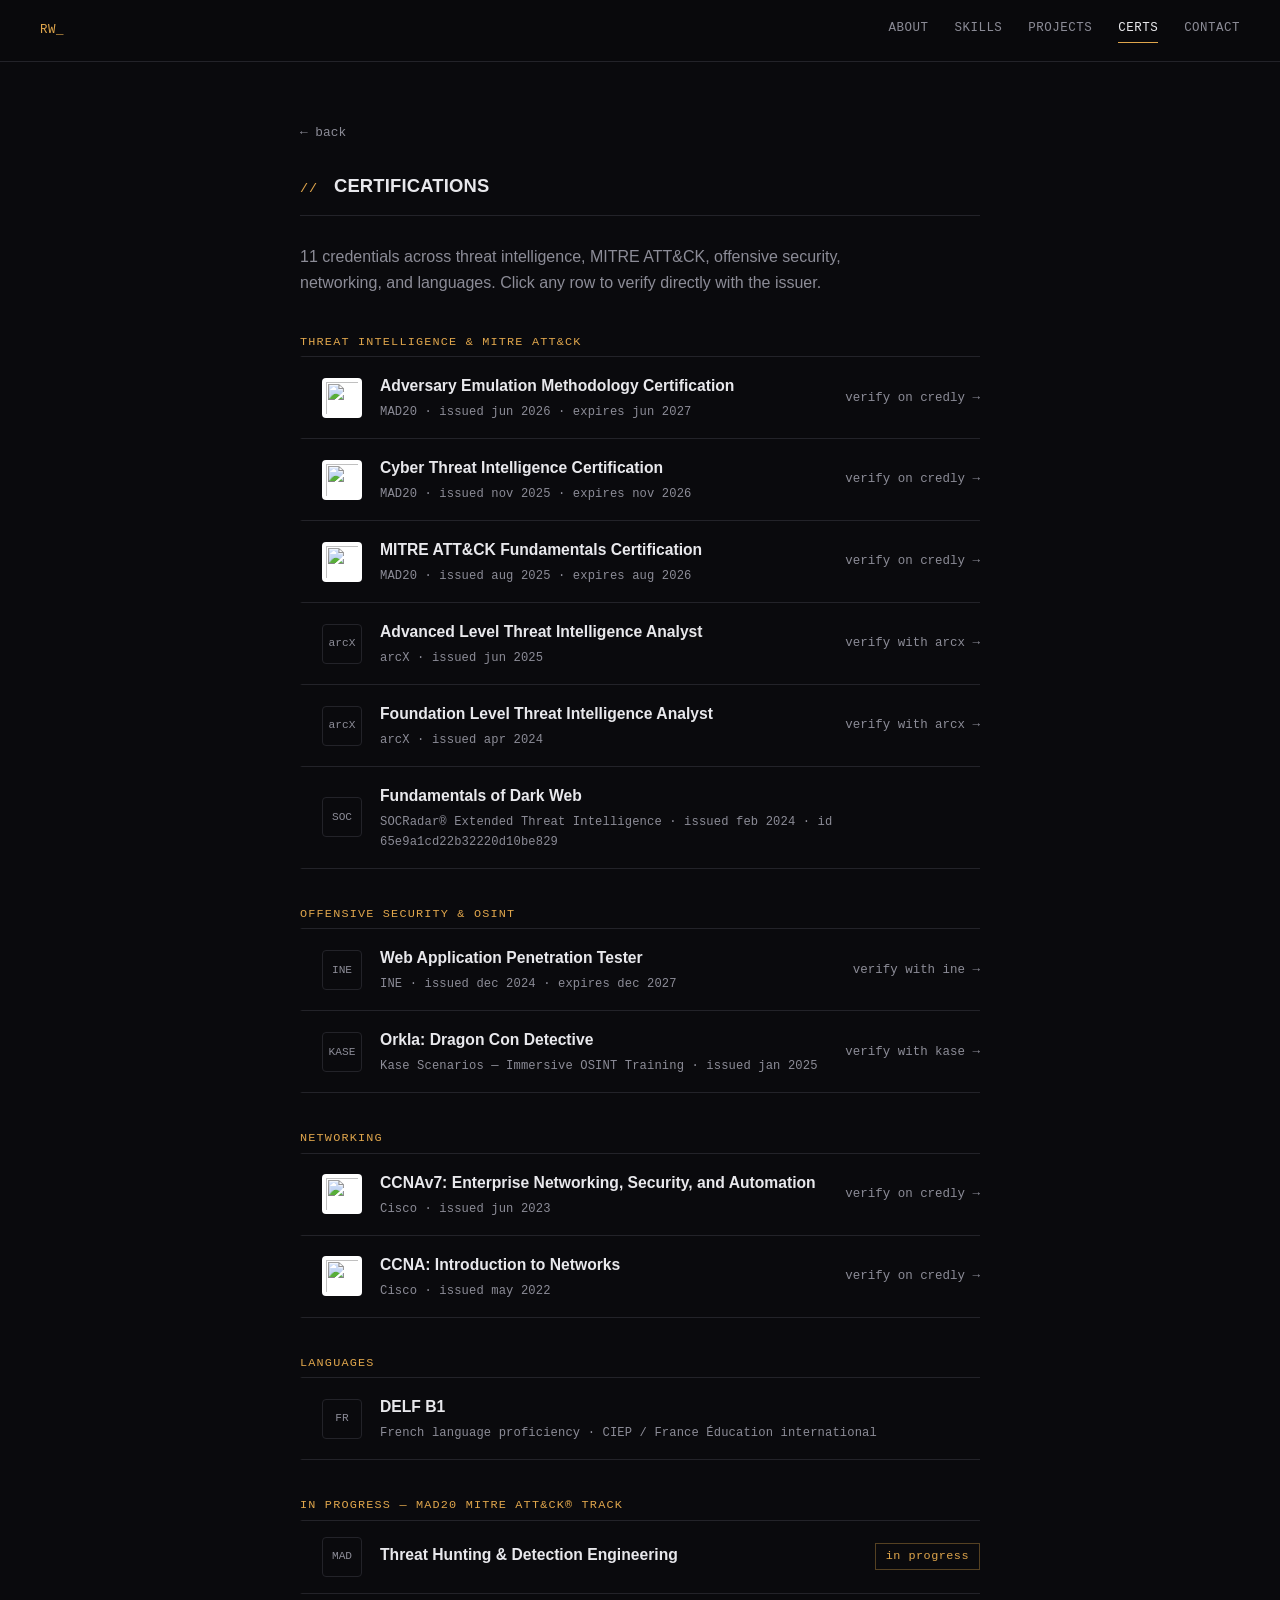
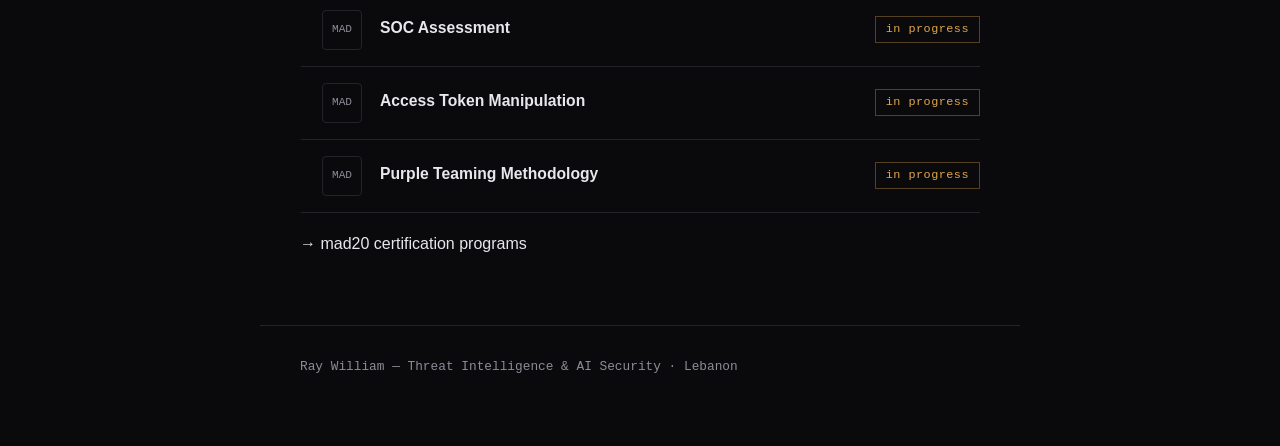
==== certifications.html @ 80367de1 "Rebuild portfolio: editorial intel-briefing design, real cert/project data Replace the bare single-p" ====
<!DOCTYPE html>
<html lang="en">
<head>
  <meta charset="UTF-8" />
  <meta name="viewport" content="width=device-width, initial-scale=1.0" />
  <meta name="description" content="Ray William — certifications across threat intelligence, MITRE ATT&CK, offensive security, networking and languages, with links to official verification pages." />
  <title>Certifications | Ray William</title>
  <link rel="stylesheet" href="style.css" />
</head>
<body>
  <nav>
    <span class="nav-mark">RW_</span>
    <div class="nav-links">
      <a href="index.html#about">About</a>
      <a href="index.html#skills">Skills</a>
      <a href="index.html#projects">Projects</a>
      <a href="certifications.html" class="active">Certs</a>
      <a href="index.html#contact">Contact</a>
    </div>
  </nav>

  <section style="padding-top: 56px;">
    <a class="back-link" href="index.html">← back</a>
    <div class="section-head"><span class="index">//</span><h2>Certifications</h2></div>
    <p class="page-intro">
      11 credentials across threat intelligence, MITRE ATT&amp;CK, offensive security,
      networking, and languages. Click any row to verify directly with the issuer.
    </p>

    <p class="group-label">Threat intelligence &amp; MITRE ATT&CK</p>
    <div>
      <a class="cert-row" href="https://www.credly.com/badges/28f335ff-665d-46c4-963c-ca63685b2afe" target="_blank" rel="noopener">
        <img src="https://images.credly.com/images/a8bd4ab4-4c43-485f-93ae-eebd930e0549/image.png" alt="" loading="lazy" />
        <div>
          <h3>Adversary Emulation Methodology Certification</h3>
          <p class="meta">MAD20 · issued jun 2026 · expires jun 2027</p>
        </div>
        <span class="go">verify on credly →</span>
      </a>
      <a class="cert-row" href="https://www.credly.com/badges/4e22af28-9e6b-4288-989c-80ee9aafef1d" target="_blank" rel="noopener">
        <img src="https://images.credly.com/images/b0d13dce-7e1f-45e7-9cef-aca34d3b1ba3/image.png" alt="" loading="lazy" />
        <div>
          <h3>Cyber Threat Intelligence Certification</h3>
          <p class="meta">MAD20 · issued nov 2025 · expires nov 2026</p>
        </div>
        <span class="go">verify on credly →</span>
      </a>
      <a class="cert-row" href="https://www.credly.com/badges/c4bc6db4-89b9-4f1c-af91-e589515ea360" target="_blank" rel="noopener">
        <img src="https://images.credly.com/images/24a1b9cf-c595-4f5e-b552-b5a23345db61/image.png" alt="" loading="lazy" />
        <div>
          <h3>MITRE ATT&amp;CK Fundamentals Certification</h3>
          <p class="meta">MAD20 · issued aug 2025 · expires aug 2026</p>
        </div>
        <span class="go">verify on credly →</span>
      </a>
      <a class="cert-row" href="https://arcx.io/verify-certificate?id=78993ed54d2e4f0ee8636f4d0aed8a78710ee873&k=53850b19b9524aeaae3a59bb9dd5aadc" target="_blank" rel="noopener">
        <span class="ph">arcX</span>
        <div>
          <h3>Advanced Level Threat Intelligence Analyst</h3>
          <p class="meta">arcX · issued jun 2025</p>
        </div>
        <span class="go">verify with arcx →</span>
      </a>
      <a class="cert-row" href="https://arcx.io/verify-certificate?id=d061eab5bf23fe2e12b9e4cc01437bcaa85b90d7&k=8e9e24de75c54d699bfd3c352ee8bf59" target="_blank" rel="noopener">
        <span class="ph">arcX</span>
        <div>
          <h3>Foundation Level Threat Intelligence Analyst</h3>
          <p class="meta">arcX · issued apr 2024</p>
        </div>
        <span class="go">verify with arcx →</span>
      </a>
      <div class="cert-row">
        <span class="ph">SOC</span>
        <div>
          <h3>Fundamentals of Dark Web</h3>
          <p class="meta">SOCRadar® Extended Threat Intelligence · issued feb 2024 · id 65e9a1cd22b32220d10be829</p>
        </div>
        <span class="go"></span>
      </div>
    </div>

    <p class="group-label">Offensive security &amp; OSINT</p>
    <div>
      <a class="cert-row" href="https://certs.ine.com/037b32bf-0d2d-4229-98a4-76f9783c34f6#acc.k2TeVM6w" target="_blank" rel="noopener">
        <span class="ph">INE</span>
        <div>
          <h3>Web Application Penetration Tester</h3>
          <p class="meta">INE · issued dec 2024 · expires dec 2027</p>
        </div>
        <span class="go">verify with ine →</span>
      </a>
      <a class="cert-row" href="https://courses.kasescenarios.com/certificates/crpwlhxgmr" target="_blank" rel="noopener">
        <span class="ph">KASE</span>
        <div>
          <h3>Orkla: Dragon Con Detective</h3>
          <p class="meta">Kase Scenarios — Immersive OSINT Training · issued jan 2025</p>
        </div>
        <span class="go">verify with kase →</span>
      </a>
    </div>

    <p class="group-label">Networking</p>
    <div>
      <a class="cert-row" href="https://www.credly.com/badges/c29cc87a-96a6-4b42-bf74-ec43f5cd6395" target="_blank" rel="noopener">
        <img src="https://images.credly.com/images/0a6d331e-8abf-4272-a949-33f754569a76/CCNAENSA__1_.png" alt="" loading="lazy" />
        <div>
          <h3>CCNAv7: Enterprise Networking, Security, and Automation</h3>
          <p class="meta">Cisco · issued jun 2023</p>
        </div>
        <span class="go">verify on credly →</span>
      </a>
      <a class="cert-row" href="https://www.credly.com/badges/3514a1c4-063c-4fb7-9473-1ac799f0ff87" target="_blank" rel="noopener">
        <img src="https://images.credly.com/images/70d71df5-f3dc-4380-9b9d-f22513a70417/CCNAITN__1_.png" alt="" loading="lazy" />
        <div>
          <h3>CCNA: Introduction to Networks</h3>
          <p class="meta">Cisco · issued may 2022</p>
        </div>
        <span class="go">verify on credly →</span>
      </a>
    </div>

    <p class="group-label">Languages</p>
    <div>
      <div class="cert-row">
        <span class="ph">FR</span>
        <div>
          <h3>DELF B1</h3>
          <p class="meta">French language proficiency · CIEP / France Éducation international</p>
        </div>
        <span class="go"></span>
      </div>
    </div>

    <p class="group-label">In progress — MAD20 MITRE ATT&CK® track</p>
    <div>
      <div class="cert-row"><span class="ph">MAD</span><div><h3>Threat Hunting &amp; Detection Engineering</h3></div><span class="status-pill wip">in progress</span></div>
      <div class="cert-row"><span class="ph">MAD</span><div><h3>SOC Assessment</h3></div><span class="status-pill wip">in progress</span></div>
      <div class="cert-row"><span class="ph">MAD</span><div><h3>Access Token Manipulation</h3></div><span class="status-pill wip">in progress</span></div>
      <div class="cert-row"><span class="ph">MAD</span><div><h3>Purple Teaming Methodology</h3></div><span class="status-pill wip">in progress</span></div>
    </div>
    <p style="margin-top: 18px;"><a href="https://mad20.io/" target="_blank" rel="noopener">→ mad20 certification programs</a></p>
  </section>

  <footer>
    Ray William — Threat Intelligence &amp; AI Security · Lebanon
  </footer>
</body>
</html>
---- style.css ----
:root {
  --bg: #0a0a0d;
  --surface: #131318;
  --border: #232329;
  --text: #e8e8ec;
  --text-dim: #8c8c97;
  --accent: #e0a64c;
  --accent-dim: rgba(224, 166, 76, 0.1);
  --green: #5fb88a;
  --amber: #e0a64c;

  --font-sans: -apple-system, BlinkMacSystemFont, "Segoe UI", Helvetica, Arial, sans-serif;
  --font-mono: ui-monospace, "SF Mono", SFMono-Regular, Menlo, Consolas, monospace;
}

* { box-sizing: border-box; }

html { scroll-behavior: smooth; }

body {
  margin: 0;
  font-family: var(--font-sans);
  background-color: var(--bg);
  color: var(--text);
  line-height: 1.65;
  font-size: 16px;
}

a { color: var(--text); text-decoration: none; }
a:hover { color: var(--accent); }

::selection { background: var(--accent); color: #0a0a0d; }

/* Nav */
nav {
  position: sticky;
  top: 0;
  z-index: 10;
  display: flex;
  align-items: center;
  justify-content: space-between;
  gap: 20px;
  padding: 18px 40px;
  background: rgba(10, 10, 13, 0.82);
  backdrop-filter: blur(10px);
  border-bottom: 1px solid var(--border);
  font-family: var(--font-mono);
  font-size: 0.78em;
  letter-spacing: 0.04em;
}
nav .nav-mark { color: var(--accent); }
nav .nav-links { display: flex; gap: 26px; }
nav a { color: var(--text-dim); text-transform: uppercase; }
nav a:hover { color: var(--accent); }
nav a.active { color: var(--text); border-bottom: 1px solid var(--accent); padding-bottom: 3px; }

/* Hero */
header.hero {
  max-width: 760px;
  margin: 0 auto;
  padding: 88px 40px 56px;
  border-left: 2px solid var(--accent);
}
header.hero .label {
  font-family: var(--font-mono);
  font-size: 0.78em;
  letter-spacing: 0.12em;
  text-transform: uppercase;
  color: var(--accent);
  margin: 0 0 18px;
}
header.hero h1 {
  font-size: 3em;
  font-weight: 700;
  margin: 0 0 6px;
  letter-spacing: -0.03em;
  line-height: 1.1;
}
header.hero .role {
  color: var(--text-dim);
  font-size: 1.1em;
  font-weight: 400;
  margin: 0 0 22px;
}
header.hero .tagline {
  max-width: 540px;
  margin: 0 0 30px;
  color: var(--text);
  font-size: 1.04em;
}

.cta-row { display: flex; flex-wrap: wrap; gap: 10px; }
.btn {
  display: inline-flex;
  align-items: center;
  gap: 6px;
  padding: 9px 18px;
  border: 1px solid var(--border);
  font-family: var(--font-mono);
  font-size: 0.82em;
  letter-spacing: 0.02em;
  color: var(--text);
  transition: border-color 0.15s ease, color 0.15s ease, background 0.15s ease;
}
.btn:hover { border-color: var(--accent); color: var(--accent); background: var(--accent-dim); }
.btn.primary { background: var(--accent); color: #0a0a0d; border-color: var(--accent); font-weight: 600; }
.btn.primary:hover { background: #ecbb6c; color: #0a0a0d; }

/* Sections */
section {
  max-width: 760px;
  margin: 0 auto;
  padding: 52px 40px;
}
.section-head {
  display: flex;
  align-items: baseline;
  gap: 16px;
  margin-bottom: 28px;
  border-bottom: 1px solid var(--border);
  padding-bottom: 14px;
}
.section-head .index {
  font-family: var(--font-mono);
  color: var(--accent);
  font-size: 0.85em;
  letter-spacing: 0.06em;
}
.section-head h2 {
  font-size: 1.15em;
  font-weight: 600;
  margin: 0;
  letter-spacing: 0.01em;
  text-transform: uppercase;
}

p { color: var(--text); }
.lede { font-size: 1.05em; color: var(--text); max-width: 620px; }
.dim { color: var(--text-dim); }

/* Skills — spec-sheet rows, not pill clouds */
.spec-row {
  display: grid;
  grid-template-columns: 200px 1fr;
  gap: 18px;
  padding: 14px 0;
  border-bottom: 1px solid var(--border);
}
.spec-row:last-child { border-bottom: none; }
.spec-row dt {
  font-family: var(--font-mono);
  font-size: 0.78em;
  letter-spacing: 0.08em;
  text-transform: uppercase;
  color: var(--text-dim);
}
.spec-row dd {
  margin: 0;
  color: var(--text);
}
@media (max-width: 600px) {
  .spec-row { grid-template-columns: 1fr; gap: 6px; }
}

/* Projects — list rows with accent reveal */
.entry-list { display: flex; flex-direction: column; }
.entry {
  display: block;
  padding: 22px 0 22px 20px;
  border-bottom: 1px solid var(--border);
  border-left: 2px solid transparent;
  transition: border-color 0.15s ease, padding 0.15s ease, background 0.15s ease;
}
.entry:hover {
  border-left-color: var(--accent);
  background: linear-gradient(90deg, var(--accent-dim), transparent 60%);
}
.entry:first-child { border-top: 1px solid var(--border); }
.entry-top {
  display: flex;
  align-items: baseline;
  justify-content: space-between;
  gap: 16px;
  margin-bottom: 6px;
}
.entry h3 { margin: 0; font-size: 1.05em; font-weight: 600; }
.entry .arrow { font-family: var(--font-mono); font-size: 0.8em; color: var(--text-dim); white-space: nowrap; }
.entry:hover .arrow { color: var(--accent); }
.entry p { margin: 0 0 10px; color: var(--text-dim); font-size: 0.95em; max-width: 560px; }
.entry .stack { font-family: var(--font-mono); font-size: 0.78em; color: var(--text-dim); letter-spacing: 0.02em; }
.entry .stack span:not(:last-child)::after { content: " · "; }

/* Certifications */
.cert-row {
  display: grid;
  grid-template-columns: auto 1fr auto;
  align-items: center;
  gap: 18px;
  padding: 16px 0 16px 20px;
  border-bottom: 1px solid var(--border);
  border-left: 2px solid transparent;
  transition: border-color 0.15s ease, background 0.15s ease;
}
.cert-row:first-child { border-top: 1px solid var(--border); }
a.cert-row:hover {
  border-left-color: var(--accent);
  background: linear-gradient(90deg, var(--accent-dim), transparent 60%);
}
.cert-row img {
  width: 40px;
  height: 40px;
  object-fit: contain;
  background: #fff;
  padding: 4px;
  border-radius: 4px;
}
.cert-row .ph {
  width: 40px;
  height: 40px;
  border: 1px solid var(--border);
  display: flex;
  align-items: center;
  justify-content: center;
  font-family: var(--font-mono);
  font-size: 0.7em;
  color: var(--text-dim);
  border-radius: 4px;
}
.cert-row h3 { margin: 0 0 3px; font-size: 0.98em; font-weight: 600; }
.cert-row .meta { margin: 0; font-family: var(--font-mono); font-size: 0.76em; color: var(--text-dim); letter-spacing: 0.01em; }
.cert-row .go { font-family: var(--font-mono); font-size: 0.78em; color: var(--text-dim); white-space: nowrap; }
a.cert-row:hover .go { color: var(--accent); }
@media (max-width: 600px) {
  .cert-row { grid-template-columns: auto 1fr; }
  .cert-row .go { display: none; }
}

.group-label {
  font-family: var(--font-mono);
  font-size: 0.74em;
  letter-spacing: 0.1em;
  text-transform: uppercase;
  color: var(--accent);
  margin: 36px 0 4px;
}
.group-label:first-of-type { margin-top: 0; }

.status-pill {
  font-family: var(--font-mono);
  font-size: 0.74em;
  letter-spacing: 0.04em;
  padding: 3px 10px;
  border: 1px solid var(--border);
  color: var(--text-dim);
  white-space: nowrap;
}
.status-pill.live { color: var(--green); border-color: rgba(95, 184, 138, 0.35); }
.status-pill.wip { color: var(--amber); border-color: rgba(224, 166, 76, 0.35); }

.back-link {
  display: inline-flex;
  align-items: center;
  gap: 6px;
  font-family: var(--font-mono);
  font-size: 0.8em;
  color: var(--text-dim);
  margin-bottom: 28px;
}
.back-link:hover { color: var(--accent); }

.page-intro { color: var(--text-dim); max-width: 600px; }

footer {
  max-width: 760px;
  margin: 0 auto;
  padding: 30px 40px 70px;
  color: var(--text-dim);
  font-family: var(--font-mono);
  font-size: 0.8em;
  border-top: 1px solid var(--border);
}

@media (max-width: 600px) {
  nav { padding: 16px 20px; }
  nav .nav-links { gap: 16px; }
  header.hero { padding: 64px 20px 44px; }
  header.hero h1 { font-size: 2.2em; }
  section { padding: 40px 20px; }
  footer { padding: 24px 20px 50px; }
}
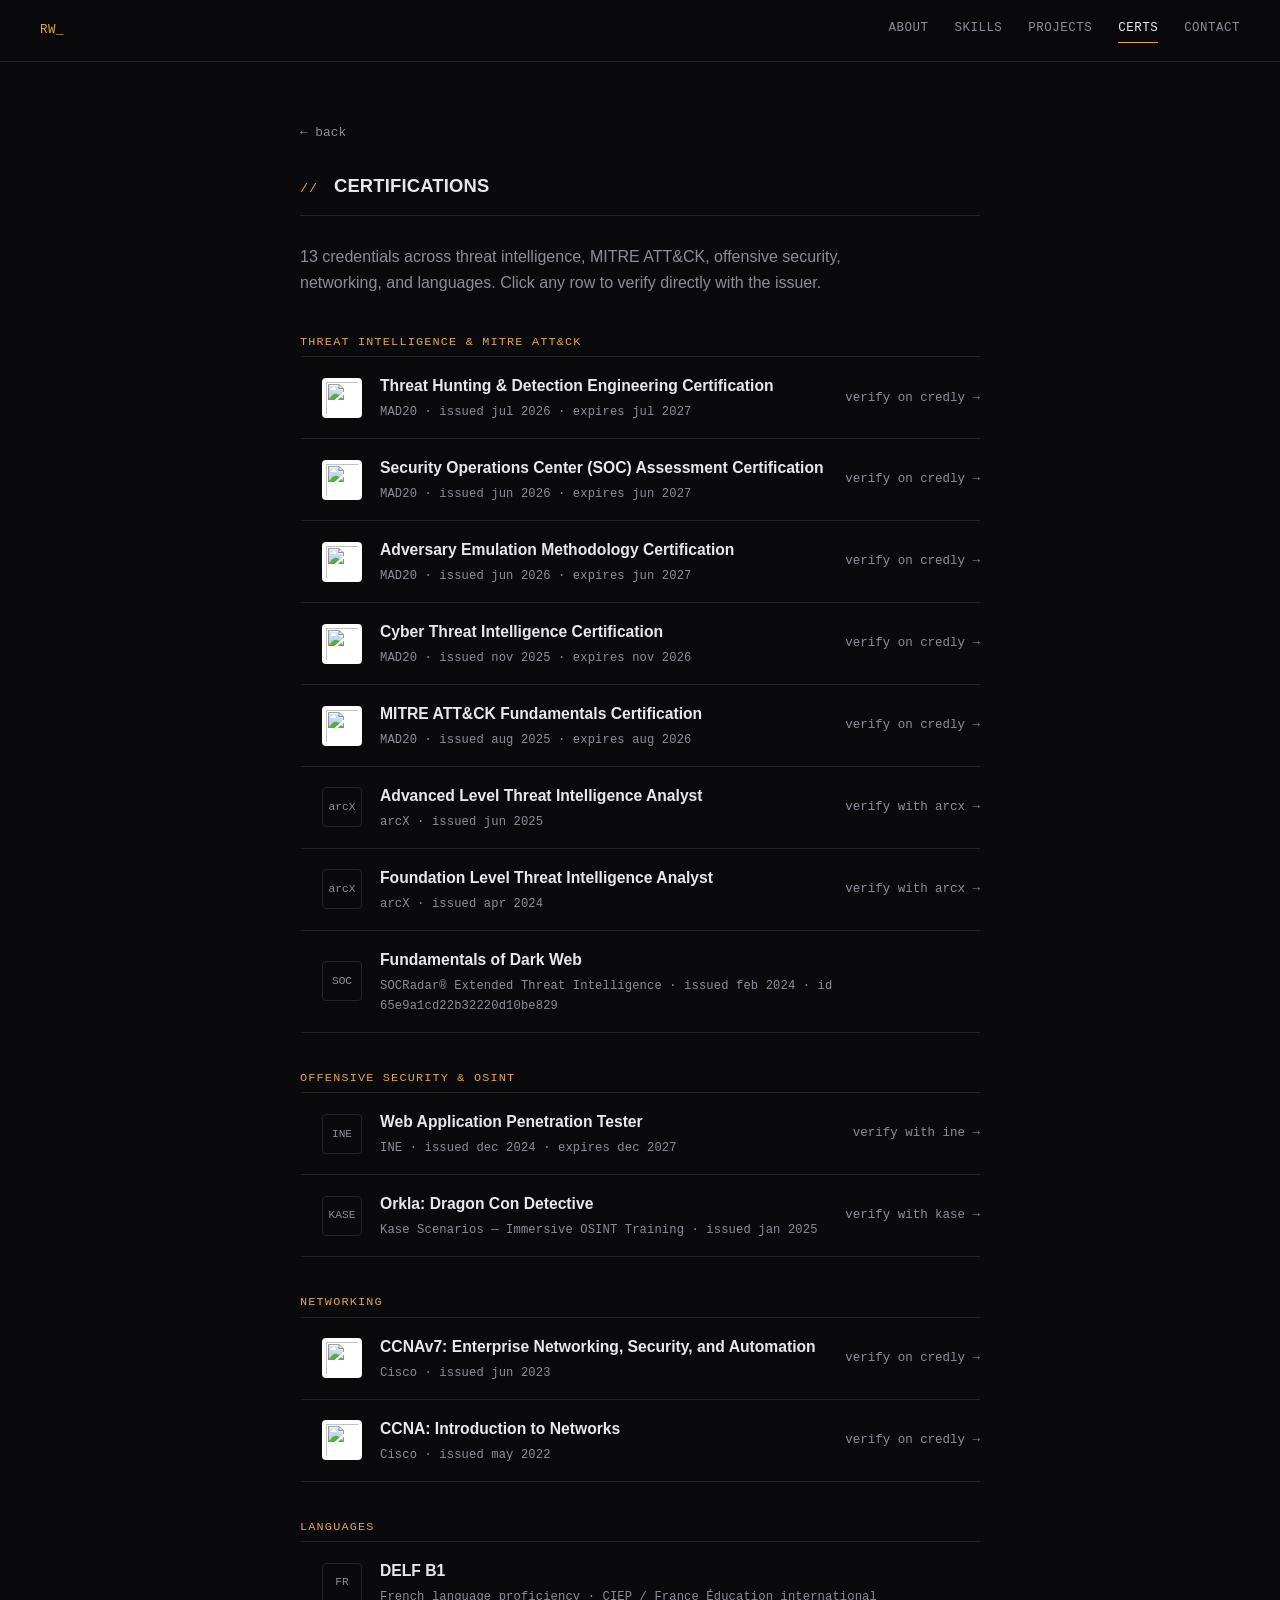
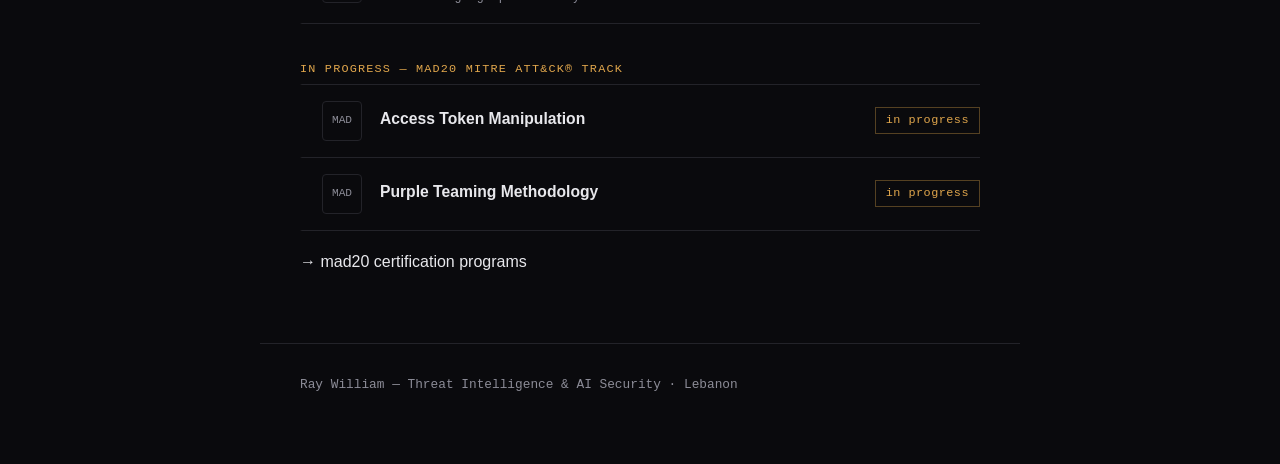
==== commit 40837206: "Add MAD20 Threat Hunting and SOC Assessment certs, update counts Co-Authored-By: Claude Sonnet 4.6 <" ====
--- a/certifications.html
+++ b/certifications.html
@@ -23,12 +23,28 @@
     <a class="back-link" href="index.html">← back</a>
     <div class="section-head"><span class="index">//</span><h2>Certifications</h2></div>
     <p class="page-intro">
-      11 credentials across threat intelligence, MITRE ATT&amp;CK, offensive security,
+      13 credentials across threat intelligence, MITRE ATT&amp;CK, offensive security,
       networking, and languages. Click any row to verify directly with the issuer.
     </p>
 
     <p class="group-label">Threat intelligence &amp; MITRE ATT&CK</p>
     <div>
+      <a class="cert-row" href="https://www.credly.com/badges/c213dd6a-28b0-4d02-8b2e-ec8f49088674" target="_blank" rel="noopener">
+        <img src="https://images.credly.com/images/9a3a1369-4dc5-46a1-b52f-1dd2bb38802c/image.png" alt="" loading="lazy" />
+        <div>
+          <h3>Threat Hunting &amp; Detection Engineering Certification</h3>
+          <p class="meta">MAD20 · issued jul 2026 · expires jul 2027</p>
+        </div>
+        <span class="go">verify on credly →</span>
+      </a>
+      <a class="cert-row" href="https://www.credly.com/badges/2526c3a4-2830-405e-8479-40d8be4f2f4f" target="_blank" rel="noopener">
+        <img src="https://images.credly.com/images/0ee5aa30-1ede-4ebe-84a9-10f0707b220e/image.png" alt="" loading="lazy" />
+        <div>
+          <h3>Security Operations Center (SOC) Assessment Certification</h3>
+          <p class="meta">MAD20 · issued jun 2026 · expires jun 2027</p>
+        </div>
+        <span class="go">verify on credly →</span>
+      </a>
       <a class="cert-row" href="https://www.credly.com/badges/28f335ff-665d-46c4-963c-ca63685b2afe" target="_blank" rel="noopener">
         <img src="https://images.credly.com/images/a8bd4ab4-4c43-485f-93ae-eebd930e0549/image.png" alt="" loading="lazy" />
         <div>
@@ -133,8 +149,6 @@
 
     <p class="group-label">In progress — MAD20 MITRE ATT&CK® track</p>
     <div>
-      <div class="cert-row"><span class="ph">MAD</span><div><h3>Threat Hunting &amp; Detection Engineering</h3></div><span class="status-pill wip">in progress</span></div>
-      <div class="cert-row"><span class="ph">MAD</span><div><h3>SOC Assessment</h3></div><span class="status-pill wip">in progress</span></div>
       <div class="cert-row"><span class="ph">MAD</span><div><h3>Access Token Manipulation</h3></div><span class="status-pill wip">in progress</span></div>
       <div class="cert-row"><span class="ph">MAD</span><div><h3>Purple Teaming Methodology</h3></div><span class="status-pill wip">in progress</span></div>
     </div>
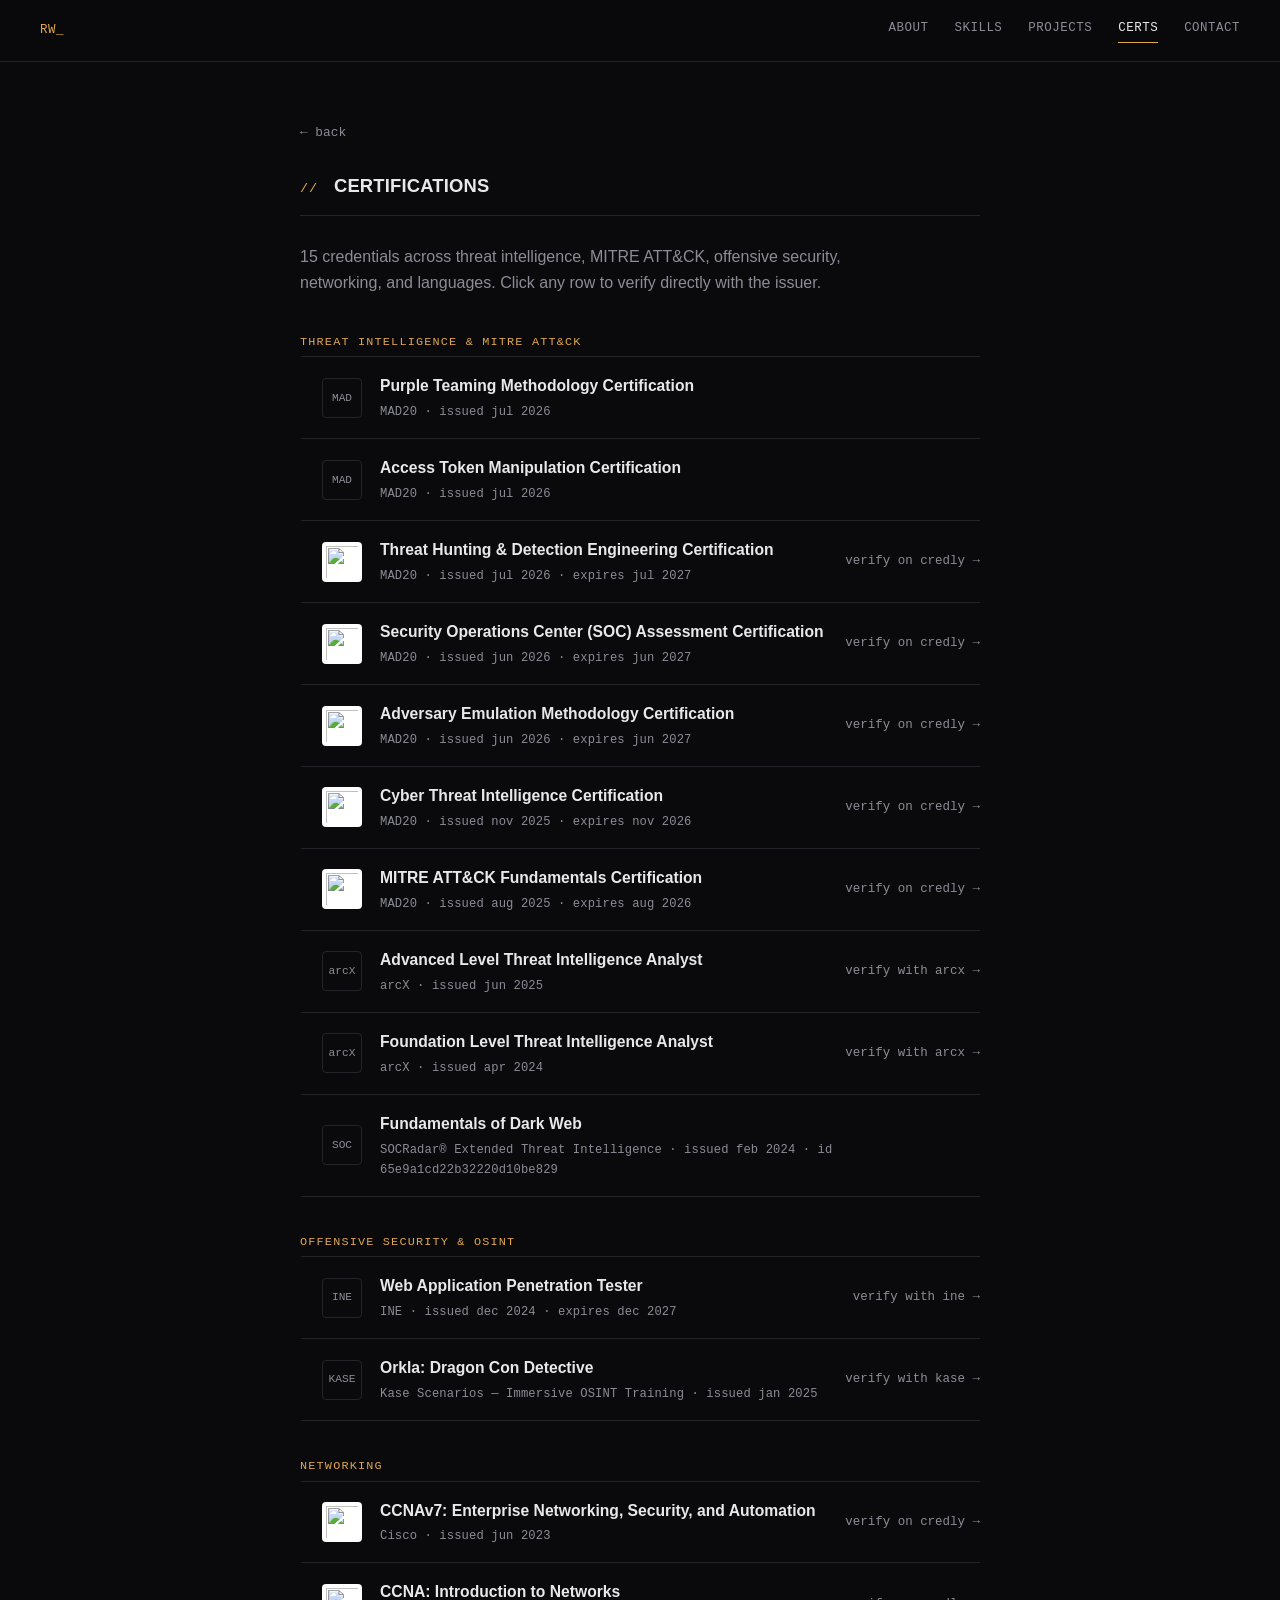
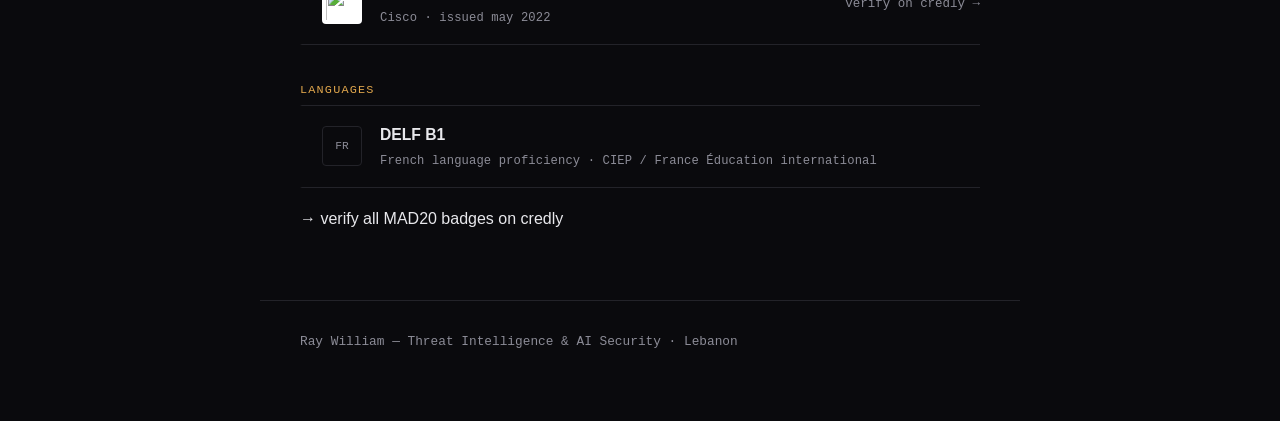
==== commit 0bc9aefe: "Add Purple Teaming and Access Token Manipulation certs; remove in-progress section All 7 MAD20 MITRE" ====
--- a/certifications.html
+++ b/certifications.html
@@ -23,12 +23,28 @@
     <a class="back-link" href="index.html">← back</a>
     <div class="section-head"><span class="index">//</span><h2>Certifications</h2></div>
     <p class="page-intro">
-      13 credentials across threat intelligence, MITRE ATT&amp;CK, offensive security,
+      15 credentials across threat intelligence, MITRE ATT&amp;CK, offensive security,
       networking, and languages. Click any row to verify directly with the issuer.
     </p>
 
     <p class="group-label">Threat intelligence &amp; MITRE ATT&CK</p>
     <div>
+      <div class="cert-row">
+        <span class="ph">MAD</span>
+        <div>
+          <h3>Purple Teaming Methodology Certification</h3>
+          <p class="meta">MAD20 · issued jul 2026</p>
+        </div>
+        <span class="go"></span>
+      </div>
+      <div class="cert-row">
+        <span class="ph">MAD</span>
+        <div>
+          <h3>Access Token Manipulation Certification</h3>
+          <p class="meta">MAD20 · issued jul 2026</p>
+        </div>
+        <span class="go"></span>
+      </div>
       <a class="cert-row" href="https://www.credly.com/badges/c213dd6a-28b0-4d02-8b2e-ec8f49088674" target="_blank" rel="noopener">
         <img src="https://images.credly.com/images/9a3a1369-4dc5-46a1-b52f-1dd2bb38802c/image.png" alt="" loading="lazy" />
         <div>
@@ -147,12 +163,7 @@
       </div>
     </div>
 
-    <p class="group-label">In progress — MAD20 MITRE ATT&CK® track</p>
-    <div>
-      <div class="cert-row"><span class="ph">MAD</span><div><h3>Access Token Manipulation</h3></div><span class="status-pill wip">in progress</span></div>
-      <div class="cert-row"><span class="ph">MAD</span><div><h3>Purple Teaming Methodology</h3></div><span class="status-pill wip">in progress</span></div>
-    </div>
-    <p style="margin-top: 18px;"><a href="https://mad20.io/" target="_blank" rel="noopener">→ mad20 certification programs</a></p>
+    <p style="margin-top: 18px;"><a href="https://www.credly.com/users/ray-william/badges#credly" target="_blank" rel="noopener">→ verify all MAD20 badges on credly</a></p>
   </section>
 
   <footer>
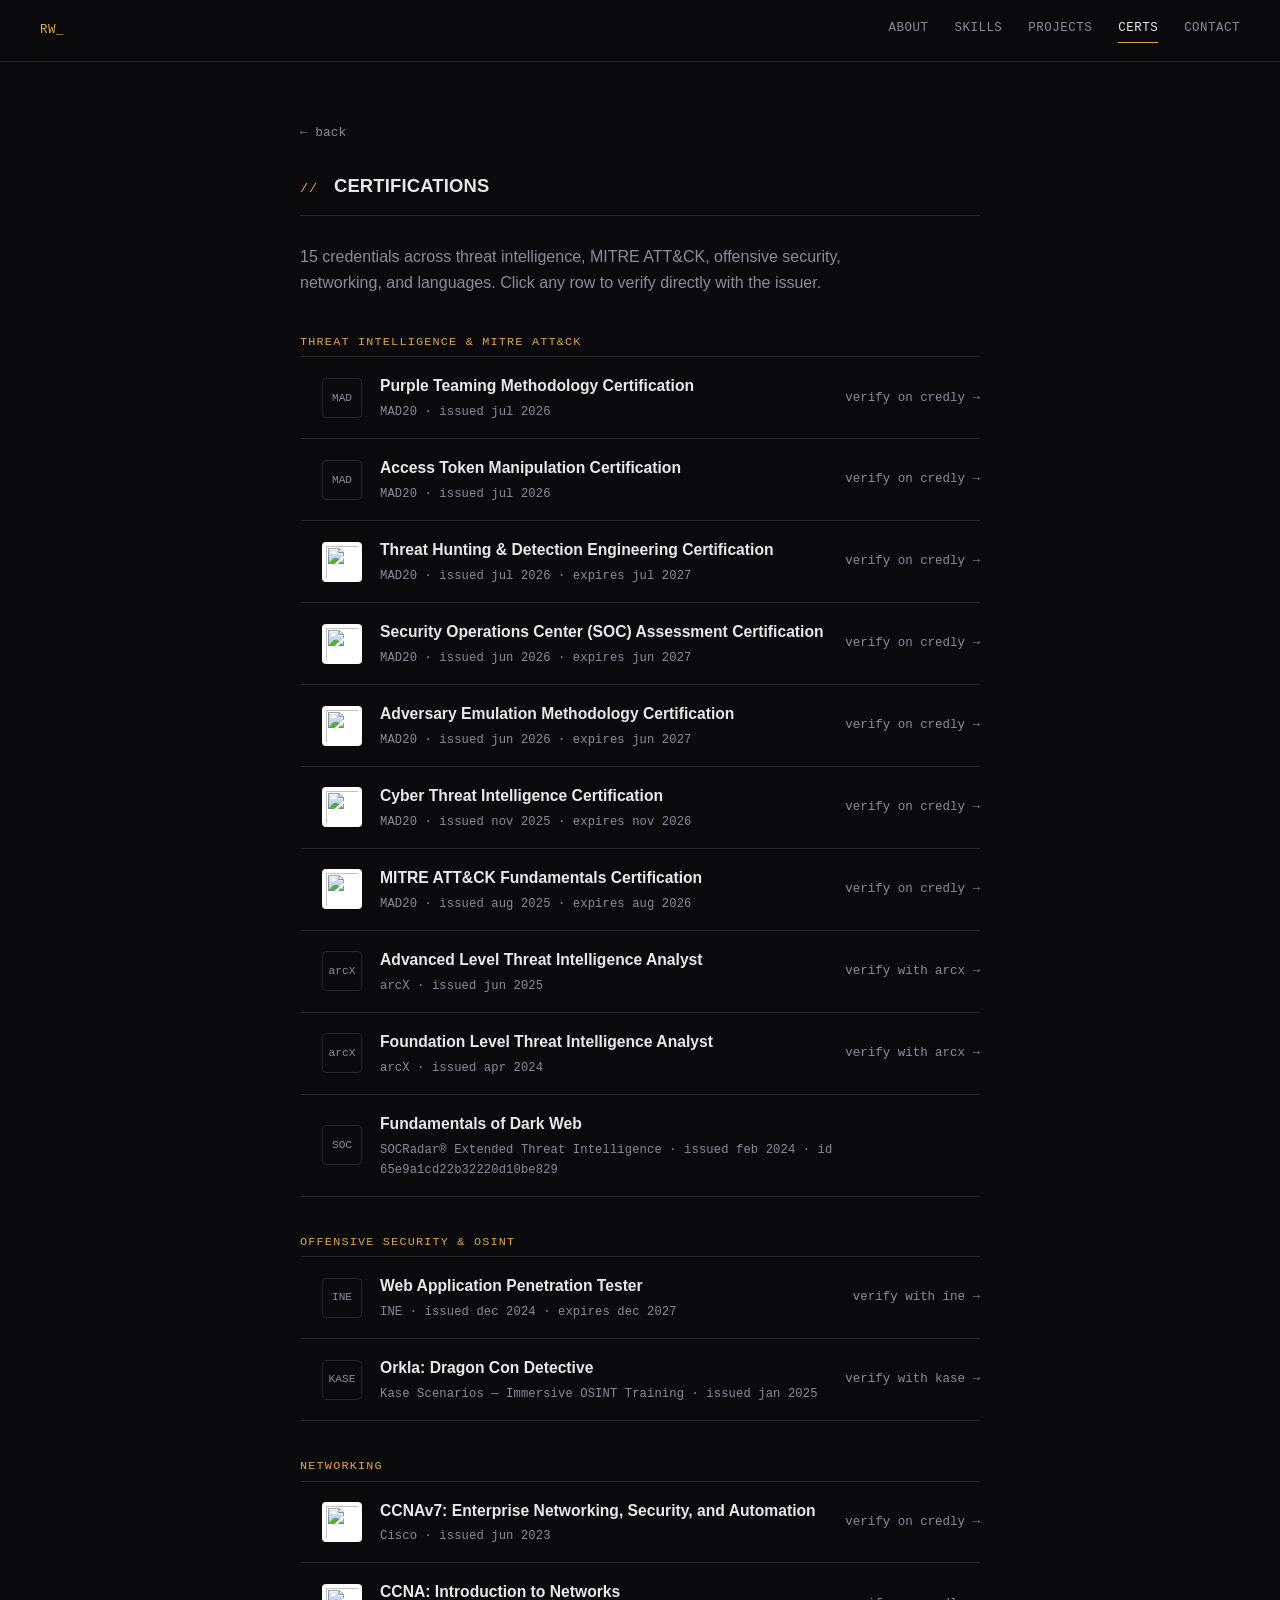
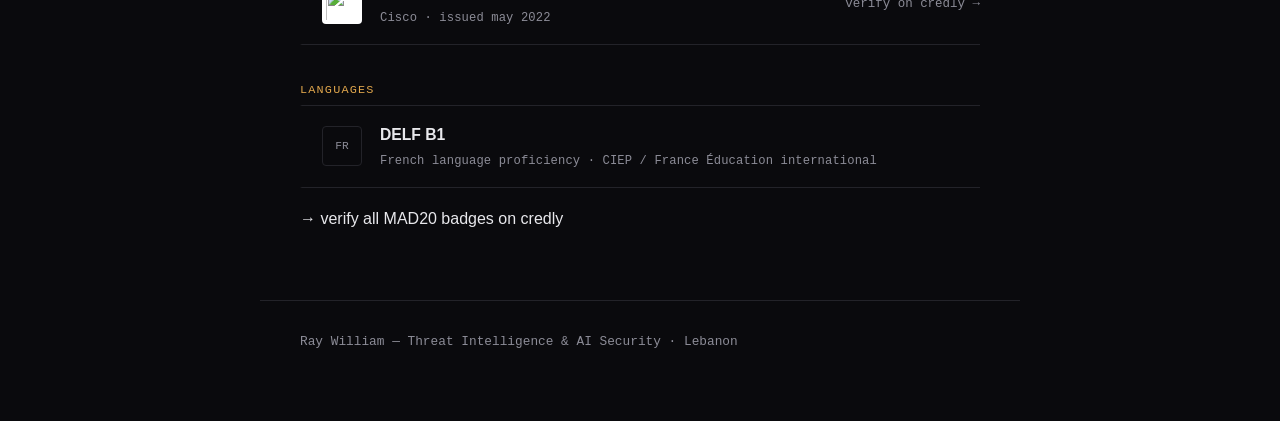
==== commit 546474a2: "Add Credly verify links for Purple Teaming and Access Token Manipulation certs Co-Authored-By: Claud" ====
--- a/certifications.html
+++ b/certifications.html
@@ -29,22 +29,22 @@
 
     <p class="group-label">Threat intelligence &amp; MITRE ATT&CK</p>
     <div>
-      <div class="cert-row">
+      <a class="cert-row" href="https://www.credly.com/badges/0ea49d1f-e0ab-468a-a7f3-7d9c0b6a45c4" target="_blank" rel="noopener">
         <span class="ph">MAD</span>
         <div>
           <h3>Purple Teaming Methodology Certification</h3>
           <p class="meta">MAD20 · issued jul 2026</p>
         </div>
-        <span class="go"></span>
-      </div>
-      <div class="cert-row">
+        <span class="go">verify on credly →</span>
+      </a>
+      <a class="cert-row" href="https://www.credly.com/badges/c8dfeb01-a358-460d-8d6c-f3bbce227e47" target="_blank" rel="noopener">
         <span class="ph">MAD</span>
         <div>
           <h3>Access Token Manipulation Certification</h3>
           <p class="meta">MAD20 · issued jul 2026</p>
         </div>
-        <span class="go"></span>
-      </div>
+        <span class="go">verify on credly →</span>
+      </a>
       <a class="cert-row" href="https://www.credly.com/badges/c213dd6a-28b0-4d02-8b2e-ec8f49088674" target="_blank" rel="noopener">
         <img src="https://images.credly.com/images/9a3a1369-4dc5-46a1-b52f-1dd2bb38802c/image.png" alt="" loading="lazy" />
         <div>
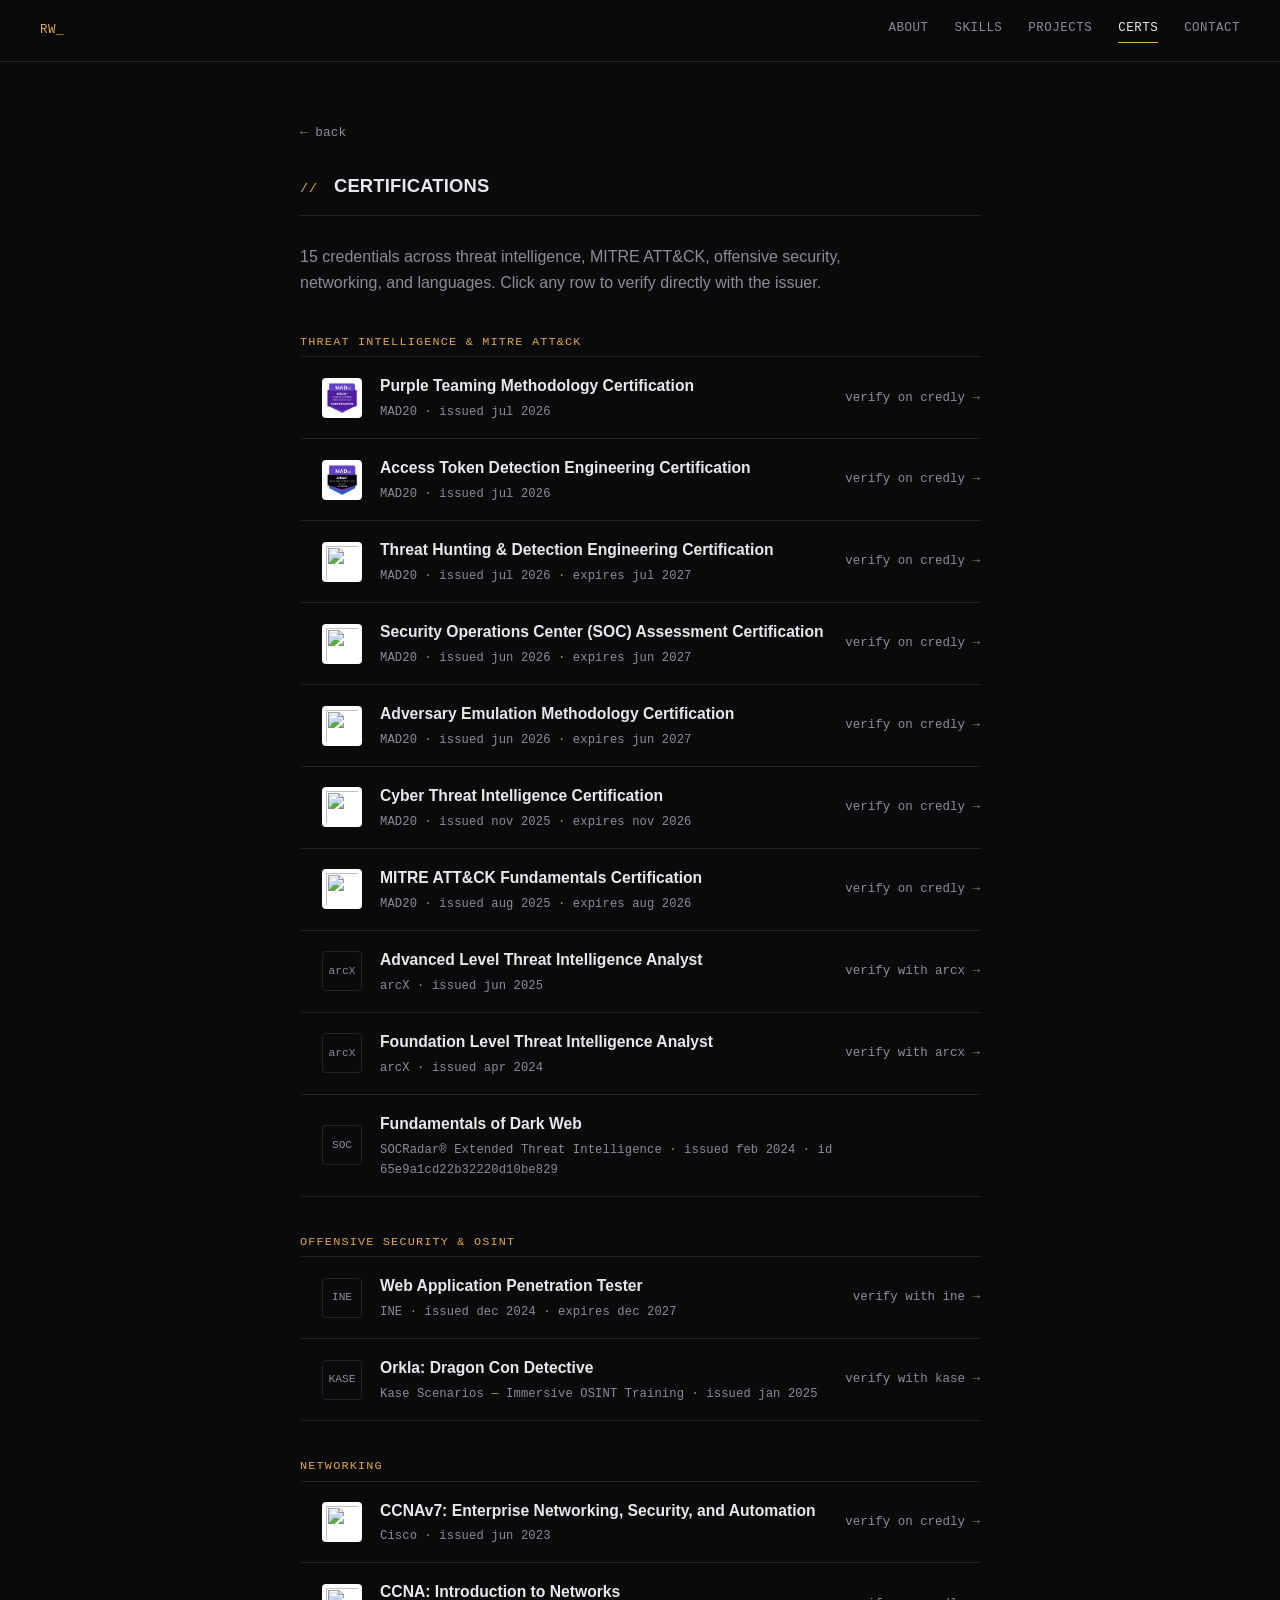
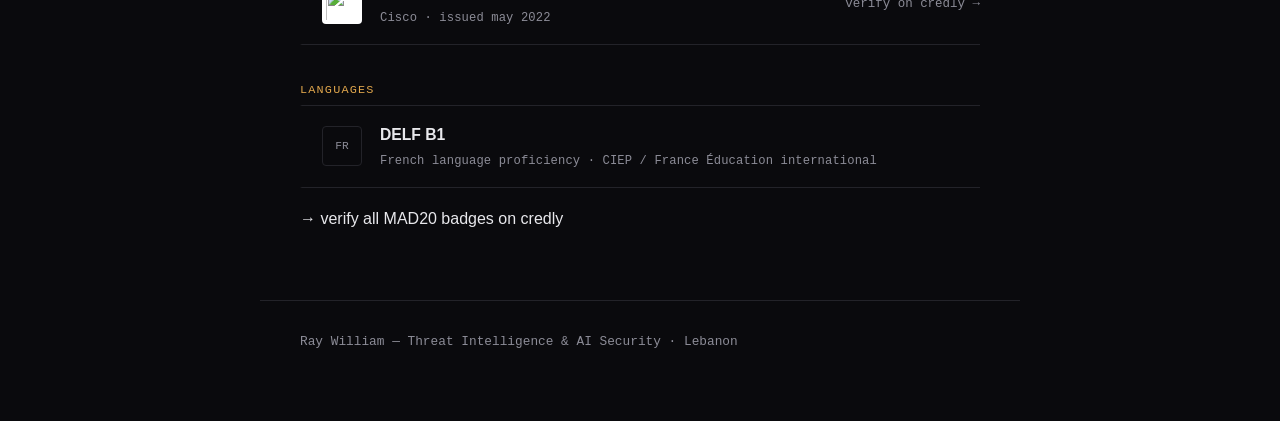
==== commit beea0bdc: "Add badge images for Purple Teaming and Access Token Detection Engineering certs Co-Authored-By: Cla" ====
--- a/certifications.html
+++ b/certifications.html
@@ -30,7 +30,7 @@
     <p class="group-label">Threat intelligence &amp; MITRE ATT&CK</p>
     <div>
       <a class="cert-row" href="https://www.credly.com/badges/0ea49d1f-e0ab-468a-a7f3-7d9c0b6a45c4" target="_blank" rel="noopener">
-        <span class="ph">MAD</span>
+        <img src="badge-purple-teaming.png" alt="" loading="lazy" />
         <div>
           <h3>Purple Teaming Methodology Certification</h3>
           <p class="meta">MAD20 · issued jul 2026</p>
@@ -38,9 +38,9 @@
         <span class="go">verify on credly →</span>
       </a>
       <a class="cert-row" href="https://www.credly.com/badges/c8dfeb01-a358-460d-8d6c-f3bbce227e47" target="_blank" rel="noopener">
-        <span class="ph">MAD</span>
+        <img src="badge-access-token.png" alt="" loading="lazy" />
         <div>
-          <h3>Access Token Manipulation Certification</h3>
+          <h3>Access Token Detection Engineering Certification</h3>
           <p class="meta">MAD20 · issued jul 2026</p>
         </div>
         <span class="go">verify on credly →</span>
